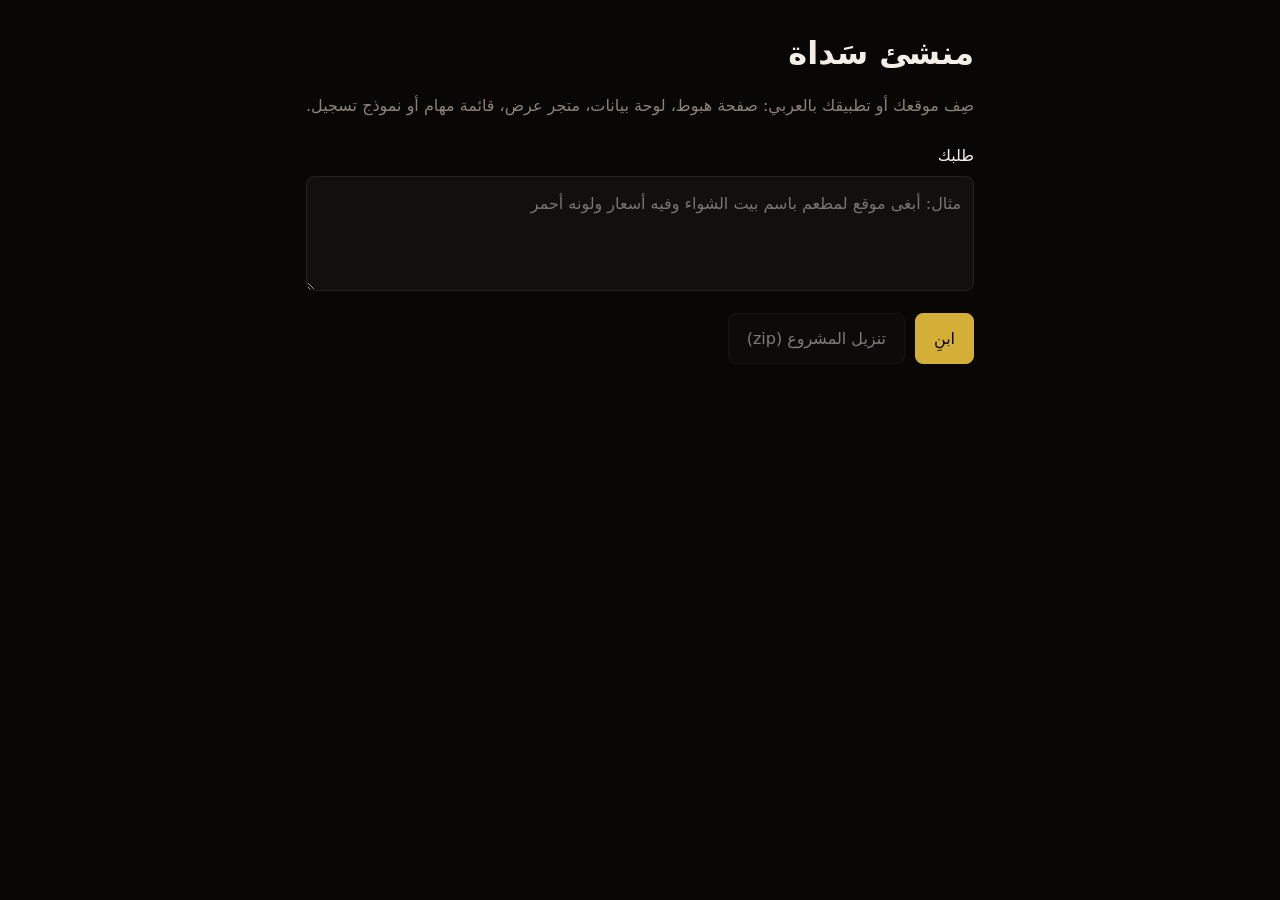
==== ui/builder.html @ 7a644a2a "Builder stage 2: dashboard, shop and web-app templates, held-out evaluation, API and UI - Templates:" ====
<!doctype html>
<html lang="ar" dir="rtl">
<head>
  <meta charset="utf-8" />
  <meta name="viewport" content="width=device-width, initial-scale=1" />
  <title>منشئ سَداة</title>
  <link rel="icon" href="/ui/logo.svg" type="image/svg+xml" />
  <link rel="stylesheet" href="/ui/style.css" />
  <link rel="stylesheet" href="/ui/builder.css" />
</head>
<body>
  <main class="bld">
    <h1>منشئ سَداة</h1>
    <p class="bld-sub">صِف موقعك أو تطبيقك بالعربي: صفحة هبوط، لوحة بيانات، متجر عرض، قائمة مهام أو نموذج تسجيل.</p>
    <label for="req">طلبك</label>
    <textarea id="req" rows="3" maxlength="1000" placeholder="مثال: أبغى موقع لمطعم باسم بيت الشواء وفيه أسعار ولونه أحمر"></textarea>
    <div class="bld-row">
      <button id="go" type="button">ابنِ</button>
      <button id="zip" type="button" disabled>تنزيل المشروع (zip)</button>
    </div>
    <p id="msg" role="status"></p>
    <iframe id="view" title="معاينة المشروع" sandbox="allow-scripts" hidden></iframe>
  </main>
  <script src="/ui/builder.js"></script>
</body>
</html>
---- ui/style.css ----
/* SADAH · سَداة, the warp of the loom. A quiet luxury system: ivory or night ground, oxblood and gold,
   hairline gold rules, warp threads as the signature band, Reem Kufi for display. One reading column. */
/* Royal Obsidian: one identity, no theme switch. Obsidian void, carbon surfaces on 1px hairlines, champagne gold, a crimson pulse. */
:root {
  --wool: #080706; --surface: #12100E; --sunk: #1a1613; --line: #26211D; --rule: #5a4a1f;
  --ink: #F4EFE6; --ink-2: #8C8275; --ink-3: #8C8275;
  --accent: #D4AF37; --accent-deep: #F3E5AB; --accent-wash: #1c1608; --gold: #D4AF37; --gold-text: #E0C068; --ochre-text: #E0C068; --olive: #a8b77f;
  --btn: #D4AF37; --btn-hover: #F3E5AB; --on-btn: #080706; --danger: #F0A0A8; --focus: #F3E5AB;
  --tag-bg: #12100E; --tag-ink: #F4EFE6; --crimson: #4A0E17;
  --night: #12100E; --night-2: #1a1613; --night-line: #26211D; --night-ink: #F4EFE6; --night-mute: #8C8275; --night-gold: #D4AF37;
  --shadow: 0 22px 48px -26px rgba(0,0,0,.9);
  --warp: repeating-linear-gradient(90deg, var(--gold) 0 1px, transparent 1px 6px);
  --diamond: url("data:image/svg+xml,%3Csvg xmlns='http://www.w3.org/2000/svg' viewBox='0 0 10 10'%3E%3Cpath d='M5 0L10 5L5 10L0 5Z' fill='%23D4AF37'/%3E%3C/svg%3E");
  --f-display: "IBM Plex Sans Arabic", "Segoe UI", Tahoma, system-ui, sans-serif;
  --f-ui: "IBM Plex Sans Arabic", "Segoe UI", Tahoma, system-ui, sans-serif;
  --f-mono: "JetBrains Mono", ui-monospace, Consolas, monospace;
  color-scheme: dark;
}
* { box-sizing: border-box; margin: 0; }
html, body { height: 100%; background: var(--wool); color: var(--ink); }
/* Deep Crimson Pulse: a slow glow behind everything */
body::before { content: ""; position: fixed; inset: 0; z-index: -1; pointer-events: none; animation: pulse 8s ease-in-out infinite;
  background: radial-gradient(70% 50% at 50% -5%, rgba(74,14,23,.65), transparent 72%); }
@keyframes pulse { 50% { opacity: .45; } }
body { font: 400 16px/1.85 var(--f-ui); -webkit-font-smoothing: antialiased; overflow: hidden; display: flex; flex-direction: column; transition: background .3s, color .3s; }
button, select { font: inherit; color: inherit; background: none; border: 0; cursor: pointer; }
:focus-visible { outline: 2px solid var(--focus); outline-offset: 3px; }
svg { width: 20px; height: 20px; flex-shrink: 0; fill: none; stroke: currentColor; stroke-width: 1.6; stroke-linecap: round; stroke-linejoin: round; }
.sr { position: absolute; width: 1px; height: 1px; overflow: hidden; clip-path: inset(50%); }
/* Warp band: the loom beam (a gold rule) with its threads hanging beneath */
.band { height: 9px; flex-shrink: 0; border-top: 2px solid var(--gold); background: var(--warp); opacity: .8; }

/* Top bar */
.topbar { flex-shrink: 0; display: flex; align-items: center; justify-content: space-between; gap: 12px;
  padding: 12px clamp(16px, 4vw, 40px); border-bottom: 1px solid var(--line); background: var(--wool); }
.brand { display: flex; align-items: center; gap: 13px; text-decoration: none; color: var(--ink); min-width: 0; }
.brand .mark { width: 40px; height: 40px; }
.brand .word { display: flex; flex-direction: column; line-height: 1.1; min-width: 0; }
.brand .word b { font: 600 27px/1.05 var(--f-display); color: var(--accent); }
html[lang="en"] .brand .word b { font-size: 25px; letter-spacing: .26em; }
.brand .word small { font-size: 11.5px; font-weight: 500; color: var(--ink-2); white-space: nowrap; margin-top: 2px; }
.top-actions { display: flex; align-items: center; gap: 6px; }
.tb-new { display: inline-flex; align-items: center; gap: 8px; height: 42px; padding: 0 18px; background: var(--btn); color: var(--on-btn);
  font-weight: 600; font-size: 14px; transition: background .2s; }
.tb-new:hover { background: var(--btn-hover); }
.tb-new svg { width: 17px; height: 17px; }
.tb-icon { width: 42px; height: 42px; display: grid; place-items: center; color: var(--ink-2); font-size: 24px; border: 1px solid transparent; transition: .2s; }
.tb-icon:hover { border-color: var(--line); color: var(--ink); background: var(--surface); }
.tb-icon.lang { font: 600 15px var(--f-ui); }

/* Drawer */
.drawer { position: fixed; z-index: 40; inset-block: 0; inset-inline-end: 0; width: min(350px, 90vw); background: var(--wool);
  border-inline-start: 1px solid var(--rule); padding: max(18px, env(safe-area-inset-top)) 18px max(16px, env(safe-area-inset-bottom));
  display: flex; flex-direction: column; gap: 8px; transform: translateX(-105%); transition: transform .35s cubic-bezier(.2,.8,.2,1); }
html[dir="ltr"] .drawer { transform: translateX(105%); }
body.drawer-open .drawer { transform: none; }
.drawer-head { display: flex; align-items: center; justify-content: space-between; padding-bottom: 8px; font: 600 24px var(--f-display); color: var(--accent);
  border-bottom: 1px solid var(--line); margin-bottom: 4px; }
.drawer-row { display: flex; align-items: center; gap: 12px; min-height: 48px; padding: 0 14px; font-size: 14.5px; font-weight: 500; text-align: start;
  border: 1px solid var(--line); background: var(--surface); transition: border-color .2s; }
.drawer-row:hover { border-color: var(--rule); }
.drawer-row.primary { background: var(--btn); color: var(--on-btn); border-color: var(--btn); }
.history { flex: 1; overflow-y: auto; margin-top: 8px; }
.hist-group { font-size: 12px; font-weight: 600; color: var(--gold-text); padding: 14px 4px 4px; }
.hist-empty { font-size: 14px; color: var(--ink-2); padding: 18px 4px; line-height: 1.8; }
.hist-row { display: flex; align-items: center; gap: 10px; min-height: 46px; padding: 0 8px; cursor: pointer; font-size: 14.5px; color: var(--ink-2); border-bottom: 1px solid var(--line); }
.hist-row span { flex: 1; overflow: hidden; white-space: nowrap; text-overflow: ellipsis; }
.hist-row svg { width: 16px; height: 16px; }
.hist-row:hover, .hist-row.on { color: var(--ink); background: var(--surface); }
.hist-row.on { font-weight: 600; } .hist-row.on svg { color: var(--gold); }
.hist-del { width: 34px; height: 34px; font-size: 20px; color: var(--ink-3); opacity: 0; }
.hist-row:hover .hist-del, .hist-del:focus-visible { opacity: 1; } .hist-del:hover { color: var(--danger); }
.drawer-foot { font-size: 12px; color: var(--ink-2); padding-top: 12px; border-top: 1px solid var(--line); line-height: 1.7; }
.scrim { display: none; }
body.drawer-open .scrim { display: block; position: fixed; inset: 0; z-index: 30; background: rgba(15,12,10,.5); backdrop-filter: blur(2px); }

/* Composer: an ivory card on a hairline, at home and in the dock */
main { flex: 1; overflow-y: auto; overflow-x: hidden; padding: 0 clamp(16px, 4vw, 40px) 48px; }
.composer { display: flex; align-items: flex-end; gap: 8px; padding: 8px; background: var(--surface); border: 1px solid var(--rule); box-shadow: var(--shadow); transition: border-color .2s, box-shadow .2s; }
.composer:focus-within { border-color: var(--gold); box-shadow: var(--shadow), 0 0 0 3px rgba(201,164,92,.22); }
.composer textarea { flex: 1; min-width: 0; resize: none; border: 0; outline: none; background: transparent; color: var(--ink);
  font: 400 17px/1.7 var(--f-ui); padding: 9px 12px; max-height: 200px; }
.composer textarea::placeholder { color: var(--ink-3); }
.send { width: 46px; height: 46px; display: grid; place-items: center; background: var(--btn); color: var(--on-btn); transition: .2s; }
.send svg { width: 20px; height: 20px; stroke-width: 2; }
.send:not(:disabled):hover { background: var(--btn-hover); }
.send:disabled { background: var(--sunk); color: var(--ink-3); cursor: default; }
.dock { display: none; flex-shrink: 0; padding: 10px clamp(16px, 4vw, 40px) max(14px, env(safe-area-inset-bottom)); border-top: 1px solid var(--line); }
.dock .composer { max-width: 760px; margin: 0 auto; }
.hint { text-align: center; font-size: 12px; color: var(--ink-2); margin-top: 8px; }
body.chatting .dock { display: block; } body.chatting .home { display: none; }

/* Waking screen: night and gold in both themes */
.wake { position: fixed; inset: 0; z-index: 80; display: none; flex-direction: column; align-items: center; justify-content: center; gap: 8px; background: #080706; text-align: center; padding: 24px; }
.wake.on { display: flex; }
.wake::before, .wake::after { content: ""; position: absolute; inset-inline: 0; height: 9px; background: repeating-linear-gradient(90deg, #c9a45c 0 1px, transparent 1px 6px); opacity: .7; }
.wake::before { top: 0; border-top: 2px solid #c9a45c; } .wake::after { bottom: 0; border-bottom: 2px solid #c9a45c; }
.wake-mark { width: 88px; height: 88px; margin-bottom: 16px; outline: 1px solid rgba(201,164,92,.45); outline-offset: 8px; animation: breathe 2.6s ease-in-out infinite; }
.wake b { font: 600 30px var(--f-display); color: #d8b873; } .wake span { color: #c7b9a6; font-size: 14.5px; max-width: 320px; }
@keyframes breathe { 50% { outline-offset: 14px; outline-color: rgba(201,164,92,.15); } }
@keyframes rise { from { opacity: 0; transform: translateY(8px); } }
::-webkit-scrollbar { width: 10px; } ::-webkit-scrollbar-thumb { background: var(--line); }
@media (max-width: 640px) { .tb-new span, .brand .word small { display: none; } .tb-new { width: 42px; padding: 0; justify-content: center; } .top-actions { gap: 2px; } }
@media (prefers-reduced-motion: reduce) { *, *::before, *::after { animation: none !important; transition: none !important; } }
---- ui/builder.css ----
.bld { max-width: 860px; margin: 0 auto; padding: 24px 16px 48px; display: block; height: auto; }
.bld h1 { font-family: var(--f-display); margin-bottom: 8px; }
.bld-sub { color: var(--ink-2); margin-bottom: 20px; }
.bld label { display: block; margin-bottom: 6px; }
.bld textarea { width: 100%; padding: 12px; background: var(--surface); color: var(--ink);
  border: 1px solid var(--line); border-radius: 8px; font: inherit; resize: vertical; }
.bld textarea:focus-visible, .bld button:focus-visible { outline: 2px solid var(--focus); outline-offset: 2px; }
.bld-row { display: flex; gap: 10px; margin: 12px 0; flex-wrap: wrap; }
.bld button { padding: 10px 18px; border-radius: 8px; border: 1px solid var(--line); background: var(--surface);
  color: var(--ink); font: inherit; cursor: pointer; }
.bld #go { background: var(--btn); color: var(--on-btn); border-color: var(--btn); }
.bld button:disabled { opacity: .5; cursor: default; }
#msg { min-height: 1.5em; margin: 8px 0 16px; }
#msg.err { color: var(--danger); }
#view { width: 100%; height: 640px; border: 1px solid var(--line); border-radius: 8px; background: #fff; }
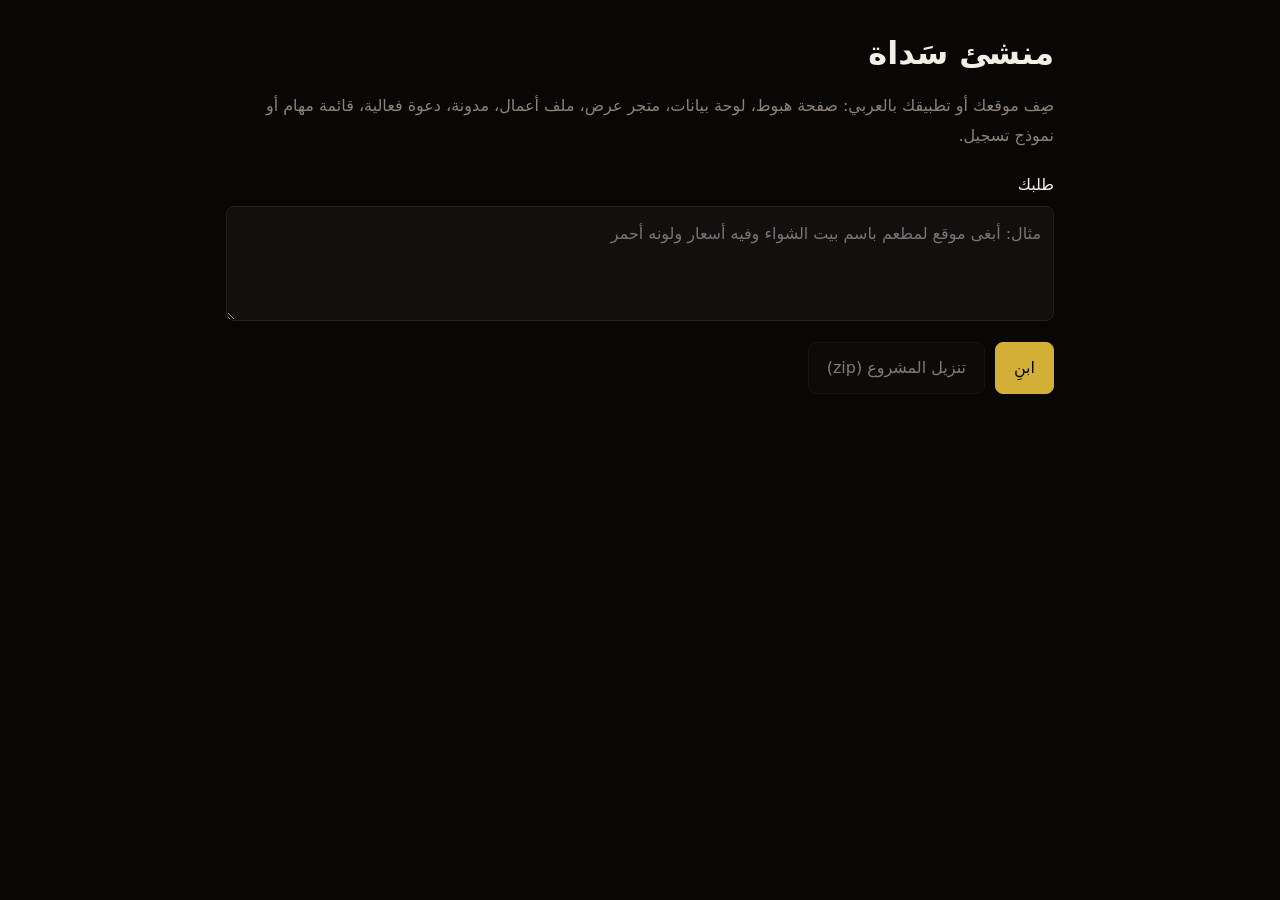
==== commit 97a47a44: "Builder stage 3: portfolio, blog and event templates - Three fixed-layout page kinds (builder/pages." ====
--- a/ui/builder.html
+++ b/ui/builder.html
@@ -11,7 +11,7 @@
 <body>
   <main class="bld">
     <h1>منشئ سَداة</h1>
-    <p class="bld-sub">صِف موقعك أو تطبيقك بالعربي: صفحة هبوط، لوحة بيانات، متجر عرض، قائمة مهام أو نموذج تسجيل.</p>
+    <p class="bld-sub">صِف موقعك أو تطبيقك بالعربي: صفحة هبوط، لوحة بيانات، متجر عرض، ملف أعمال، مدونة، دعوة فعالية، قائمة مهام أو نموذج تسجيل.</p>
     <label for="req">طلبك</label>
     <textarea id="req" rows="3" maxlength="1000" placeholder="مثال: أبغى موقع لمطعم باسم بيت الشواء وفيه أسعار ولونه أحمر"></textarea>
     <div class="bld-row">
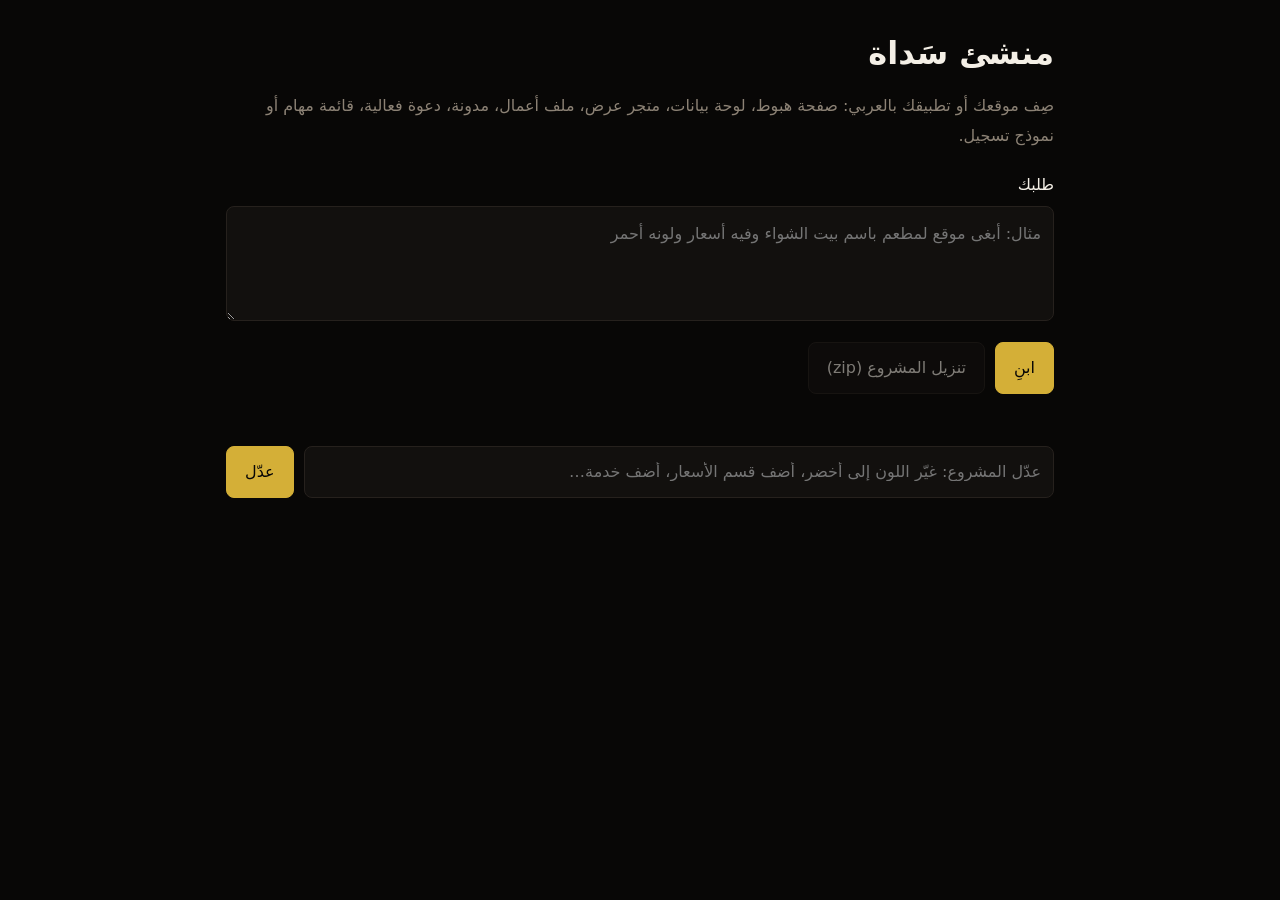
==== commit ea223086: "Builder: edit a built project (stateless spec edits), held-out rounds v11-v13, E1-E3 Co-Authored-By:" ====
--- a/ui/builder.html
+++ b/ui/builder.html
@@ -19,6 +19,10 @@
       <button id="zip" type="button" disabled>تنزيل المشروع (zip)</button>
     </div>
     <p id="msg" role="status"></p>
+    <div id="editbox" class="bld-row" hidden>
+      <input id="ins" type="text" maxlength="300" aria-label="تعديل" placeholder="عدّل المشروع: غيّر اللون إلى أخضر، أضف قسم الأسعار، أضف خدمة…" />
+      <button id="edit" type="button">عدّل</button>
+    </div>
     <iframe id="view" title="معاينة المشروع" sandbox="allow-scripts" hidden></iframe>
   </main>
   <script src="/ui/builder.js"></script>
--- a/ui/builder.css
+++ b/ui/builder.css
@@ -4,11 +4,13 @@
 .bld label { display: block; margin-bottom: 6px; }
 .bld textarea { width: 100%; padding: 12px; background: var(--surface); color: var(--ink);
   border: 1px solid var(--line); border-radius: 8px; font: inherit; resize: vertical; }
-.bld textarea:focus-visible, .bld button:focus-visible { outline: 2px solid var(--focus); outline-offset: 2px; }
+.bld input { flex: 1; min-width: 200px; padding: 10px 12px; background: var(--surface); color: var(--ink);
+  border: 1px solid var(--line); border-radius: 8px; font: inherit; }
+.bld input:focus-visible, .bld textarea:focus-visible, .bld button:focus-visible { outline: 2px solid var(--focus); outline-offset: 2px; }
 .bld-row { display: flex; gap: 10px; margin: 12px 0; flex-wrap: wrap; }
 .bld button { padding: 10px 18px; border-radius: 8px; border: 1px solid var(--line); background: var(--surface);
   color: var(--ink); font: inherit; cursor: pointer; }
-.bld #go { background: var(--btn); color: var(--on-btn); border-color: var(--btn); }
+.bld #go, .bld #edit { background: var(--btn); color: var(--on-btn); border-color: var(--btn); }
 .bld button:disabled { opacity: .5; cursor: default; }
 #msg { min-height: 1.5em; margin: 8px 0 16px; }
 #msg.err { color: var(--danger); }
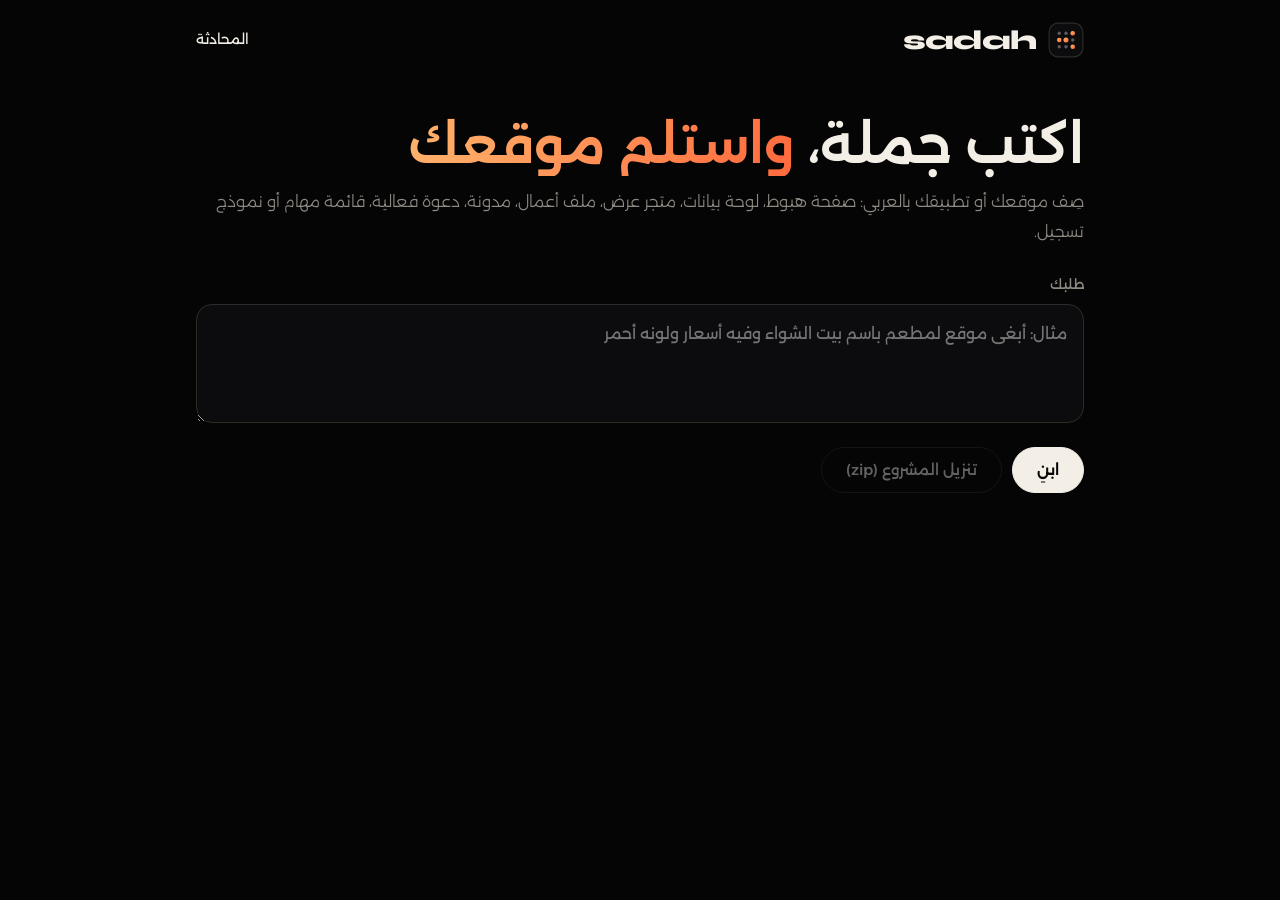
==== commit 9266d5e3: "Rebrand: sadah identity (void black, ivory, ember), particle hero, restyled chat and builder Home no" ====
--- a/ui/builder.html
+++ b/ui/builder.html
@@ -3,14 +3,19 @@
 <head>
   <meta charset="utf-8" />
   <meta name="viewport" content="width=device-width, initial-scale=1" />
-  <title>منشئ سَداة</title>
+  <meta name="theme-color" content="#050506" />
+  <title>sadah · منشئ المواقع</title>
   <link rel="icon" href="/ui/logo.svg" type="image/svg+xml" />
+  <link rel="preconnect" href="https://fonts.googleapis.com" />
+  <link rel="preconnect" href="https://fonts.gstatic.com" crossorigin />
+  <link href="https://fonts.googleapis.com/css2?family=Alexandria:wght@200;300;400;500;600;700&family=Syne:wght@800&display=swap" rel="stylesheet" />
   <link rel="stylesheet" href="/ui/style.css" />
   <link rel="stylesheet" href="/ui/builder.css" />
 </head>
 <body>
   <main class="bld">
-    <h1>منشئ سَداة</h1>
+    <header class="bld-top"><a href="/" aria-label="sadah"><img src="/ui/logo.svg" alt="" /><span class="word">sadah</span></a><a class="bld-back" href="/">المحادثة</a></header>
+    <h1>اكتب جملة، <em>واستلم موقعك</em></h1>
     <p class="bld-sub">صِف موقعك أو تطبيقك بالعربي: صفحة هبوط، لوحة بيانات، متجر عرض، ملف أعمال، مدونة، دعوة فعالية، قائمة مهام أو نموذج تسجيل.</p>
     <label for="req">طلبك</label>
     <textarea id="req" rows="3" maxlength="1000" placeholder="مثال: أبغى موقع لمطعم باسم بيت الشواء وفيه أسعار ولونه أحمر"></textarea>
--- a/ui/style.css
+++ b/ui/style.css
@@ -1,46 +1,37 @@
-/* SADAH · سَداة, the warp of the loom. A quiet luxury system: ivory or night ground, oxblood and gold,
-   hairline gold rules, warp threads as the signature band, Reem Kufi for display. One reading column. */
-/* Royal Obsidian: one identity, no theme switch. Obsidian void, carbon surfaces on 1px hairlines, champagne gold, a crimson pulse. */
+/* sadah: void black, ivory ink, one ember accent. Alexandria for Arabic, Syne for the wordmark. Motion is part of the identity (hero.js). */
 :root {
-  --wool: #080706; --surface: #12100E; --sunk: #1a1613; --line: #26211D; --rule: #5a4a1f;
-  --ink: #F4EFE6; --ink-2: #8C8275; --ink-3: #8C8275;
-  --accent: #D4AF37; --accent-deep: #F3E5AB; --accent-wash: #1c1608; --gold: #D4AF37; --gold-text: #E0C068; --ochre-text: #E0C068; --olive: #a8b77f;
-  --btn: #D4AF37; --btn-hover: #F3E5AB; --on-btn: #080706; --danger: #F0A0A8; --focus: #F3E5AB;
-  --tag-bg: #12100E; --tag-ink: #F4EFE6; --crimson: #4A0E17;
-  --night: #12100E; --night-2: #1a1613; --night-line: #26211D; --night-ink: #F4EFE6; --night-mute: #8C8275; --night-gold: #D4AF37;
-  --shadow: 0 22px 48px -26px rgba(0,0,0,.9);
-  --warp: repeating-linear-gradient(90deg, var(--gold) 0 1px, transparent 1px 6px);
-  --diamond: url("data:image/svg+xml,%3Csvg xmlns='http://www.w3.org/2000/svg' viewBox='0 0 10 10'%3E%3Cpath d='M5 0L10 5L5 10L0 5Z' fill='%23D4AF37'/%3E%3C/svg%3E");
-  --f-display: "IBM Plex Sans Arabic", "Segoe UI", Tahoma, system-ui, sans-serif;
-  --f-ui: "IBM Plex Sans Arabic", "Segoe UI", Tahoma, system-ui, sans-serif;
+  --wool: #050506; --surface: #0C0C0E; --sunk: #131316; --line: #1E1D1B; --rule: #2E2C29;
+  --ink: #F3EEE6; --ink-2: #8F8A82; --ink-3: #8F8A82;
+  --accent: #FFB36B; --accent-deep: #FFD2A8; --accent-wash: #1A120A; --gold: #FFB36B; --gold-text: #FFB36B; --ochre-text: #FFB36B; --olive: #A8B77F;
+  --ember: #FF6A3D;
+  --btn: #F3EEE6; --btn-hover: #FFFFFF; --on-btn: #050506; --danger: #FF9A8A; --focus: #FFB36B;
+  --tag-bg: #0C0C0E; --tag-ink: #F3EEE6; --crimson: #2A1209;
+  --night: #0C0C0E; --night-2: #131316; --night-line: #1E1D1B; --night-ink: #F3EEE6; --night-mute: #8F8A82; --night-gold: #FFB36B;
+  --shadow: 0 30px 70px -40px rgba(0,0,0,.95);
+  --f-display: "Alexandria", "Segoe UI", Tahoma, system-ui, sans-serif;
+  --f-ui: "Alexandria", "Segoe UI", Tahoma, system-ui, sans-serif;
+  --f-word: "Syne", "Alexandria", system-ui, sans-serif;
   --f-mono: "JetBrains Mono", ui-monospace, Consolas, monospace;
   color-scheme: dark;
 }
 * { box-sizing: border-box; margin: 0; }
 html, body { height: 100%; background: var(--wool); color: var(--ink); }
-/* Deep Crimson Pulse: a slow glow behind everything */
-body::before { content: ""; position: fixed; inset: 0; z-index: -1; pointer-events: none; animation: pulse 8s ease-in-out infinite;
-  background: radial-gradient(70% 50% at 50% -5%, rgba(74,14,23,.65), transparent 72%); }
-@keyframes pulse { 50% { opacity: .45; } }
 body { font: 400 16px/1.85 var(--f-ui); -webkit-font-smoothing: antialiased; overflow: hidden; display: flex; flex-direction: column; transition: background .3s, color .3s; }
 button, select { font: inherit; color: inherit; background: none; border: 0; cursor: pointer; }
 :focus-visible { outline: 2px solid var(--focus); outline-offset: 3px; }
 svg { width: 20px; height: 20px; flex-shrink: 0; fill: none; stroke: currentColor; stroke-width: 1.6; stroke-linecap: round; stroke-linejoin: round; }
 .sr { position: absolute; width: 1px; height: 1px; overflow: hidden; clip-path: inset(50%); }
-/* Warp band: the loom beam (a gold rule) with its threads hanging beneath */
-.band { height: 9px; flex-shrink: 0; border-top: 2px solid var(--gold); background: var(--warp); opacity: .8; }
 
 /* Top bar */
 .topbar { flex-shrink: 0; display: flex; align-items: center; justify-content: space-between; gap: 12px;
   padding: 12px clamp(16px, 4vw, 40px); border-bottom: 1px solid var(--line); background: var(--wool); }
 .brand { display: flex; align-items: center; gap: 13px; text-decoration: none; color: var(--ink); min-width: 0; }
-.brand .mark { width: 40px; height: 40px; }
+.brand .mark { width: 38px; height: 38px; }
 .brand .word { display: flex; flex-direction: column; line-height: 1.1; min-width: 0; }
-.brand .word b { font: 600 27px/1.05 var(--f-display); color: var(--accent); }
-html[lang="en"] .brand .word b { font-size: 25px; letter-spacing: .26em; }
+.brand .word b { font: 800 28px/1.05 var(--f-word); letter-spacing: -.04em; direction: ltr; color: var(--ink); }
 .brand .word small { font-size: 11.5px; font-weight: 500; color: var(--ink-2); white-space: nowrap; margin-top: 2px; }
 .top-actions { display: flex; align-items: center; gap: 6px; }
-.tb-new { display: inline-flex; align-items: center; gap: 8px; height: 42px; padding: 0 18px; background: var(--btn); color: var(--on-btn);
+.tb-new { display: inline-flex; align-items: center; gap: 8px; height: 42px; padding: 0 18px; border-radius: 99px; background: var(--btn); color: var(--on-btn);
   font-weight: 600; font-size: 14px; transition: background .2s; }
 .tb-new:hover { background: var(--btn-hover); }
 .tb-new svg { width: 17px; height: 17px; }
@@ -77,7 +68,7 @@
 /* Composer: an ivory card on a hairline, at home and in the dock */
 main { flex: 1; overflow-y: auto; overflow-x: hidden; padding: 0 clamp(16px, 4vw, 40px) 48px; }
 .composer { display: flex; align-items: flex-end; gap: 8px; padding: 8px; background: var(--surface); border: 1px solid var(--rule); box-shadow: var(--shadow); transition: border-color .2s, box-shadow .2s; }
-.composer:focus-within { border-color: var(--gold); box-shadow: var(--shadow), 0 0 0 3px rgba(201,164,92,.22); }
+.composer:focus-within { border-color: var(--gold); box-shadow: var(--shadow), 0 0 0 3px rgba(255,179,107,.22); }
 .composer textarea { flex: 1; min-width: 0; resize: none; border: 0; outline: none; background: transparent; color: var(--ink);
   font: 400 17px/1.7 var(--f-ui); padding: 9px 12px; max-height: 200px; }
 .composer textarea::placeholder { color: var(--ink-3); }
@@ -91,14 +82,27 @@
 body.chatting .dock { display: block; } body.chatting .home { display: none; }
 
 /* Waking screen: night and gold in both themes */
-.wake { position: fixed; inset: 0; z-index: 80; display: none; flex-direction: column; align-items: center; justify-content: center; gap: 8px; background: #080706; text-align: center; padding: 24px; }
+.wake { position: fixed; inset: 0; z-index: 80; display: none; flex-direction: column; align-items: center; justify-content: center; gap: 8px; background: #050506; text-align: center; padding: 24px; }
 .wake.on { display: flex; }
-.wake::before, .wake::after { content: ""; position: absolute; inset-inline: 0; height: 9px; background: repeating-linear-gradient(90deg, #c9a45c 0 1px, transparent 1px 6px); opacity: .7; }
-.wake::before { top: 0; border-top: 2px solid #c9a45c; } .wake::after { bottom: 0; border-bottom: 2px solid #c9a45c; }
-.wake-mark { width: 88px; height: 88px; margin-bottom: 16px; outline: 1px solid rgba(201,164,92,.45); outline-offset: 8px; animation: breathe 2.6s ease-in-out infinite; }
-.wake b { font: 600 30px var(--f-display); color: #d8b873; } .wake span { color: #c7b9a6; font-size: 14.5px; max-width: 320px; }
-@keyframes breathe { 50% { outline-offset: 14px; outline-color: rgba(201,164,92,.15); } }
+.wake-mark { width: 88px; height: 88px; margin-bottom: 16px; border-radius: 22px; outline: 1px solid rgba(255,179,107,.35); outline-offset: 8px; animation: breathe 2.6s ease-in-out infinite; }
+.wake b { font: 800 34px var(--f-word); letter-spacing: -.03em; direction: ltr; color: #FFB36B; } .wake span { color: #A8A39A; font-size: 14.5px; max-width: 320px; }
+@keyframes breathe { 50% { outline-offset: 14px; outline-color: rgba(255,179,107,.15); } }
 @keyframes rise { from { opacity: 0; transform: translateY(8px); } }
 ::-webkit-scrollbar { width: 10px; } ::-webkit-scrollbar-thumb { background: var(--line); }
 @media (max-width: 640px) { .tb-new span, .brand .word small { display: none; } .tb-new { width: 42px; padding: 0; justify-content: center; } .top-actions { gap: 2px; } }
 @media (prefers-reduced-motion: reduce) { *, *::before, *::after { animation: none !important; transition: none !important; } }
+
+/* Shape language: soft radii, hairlines, no ornaments */
+.composer { border-radius: 20px; background: var(--surface); }
+.composer:focus-within { box-shadow: var(--shadow), 0 0 0 3px rgba(255,179,107,.18); }
+.send { border-radius: 14px; }
+.pill { border-radius: 99px; } .pill.on { background: var(--ink); color: var(--on-btn); }
+.drawer-row, .src, .badge { border-radius: 12px; } .badge { border-radius: 99px; }
+.drawer { border-radius: 0; background: var(--surface); }
+.board-row { border: 1px solid var(--line); outline: 0; border-radius: 22px; padding: 6px; background: var(--surface); }
+.board-row::before { display: none; }
+.cell { border-radius: 16px; }
+.code { border-radius: 14px; border-color: var(--line); }
+.example:hover { padding-inline-start: 8px; }
+.hist-row, .mini { border-radius: 10px; }
+.tb-icon { border-radius: 12px; }
--- a/ui/builder.css
+++ b/ui/builder.css
@@ -1,17 +1,26 @@
-.bld { max-width: 860px; margin: 0 auto; padding: 24px 16px 48px; display: block; height: auto; }
-.bld h1 { font-family: var(--f-display); margin-bottom: 8px; }
-.bld-sub { color: var(--ink-2); margin-bottom: 20px; }
-.bld label { display: block; margin-bottom: 6px; }
-.bld textarea { width: 100%; padding: 12px; background: var(--surface); color: var(--ink);
-  border: 1px solid var(--line); border-radius: 8px; font: inherit; resize: vertical; }
-.bld input { flex: 1; min-width: 200px; padding: 10px 12px; background: var(--surface); color: var(--ink);
-  border: 1px solid var(--line); border-radius: 8px; font: inherit; }
+/* Builder page: same identity as the chat (void black, ivory ink, ember accent). */
+.bld { max-width: 920px; margin: 0 auto; padding: 22px 16px 56px; display: block; height: auto; overflow-y: auto; }
+.bld-top { display: flex; align-items: center; justify-content: space-between; margin-bottom: clamp(24px, 6vh, 56px); }
+.bld-top a { display: inline-flex; align-items: center; gap: 12px; text-decoration: none; color: var(--ink); }
+.bld-top img { width: 36px; height: 36px; }
+.bld-top .word { font: 800 27px/1 var(--f-word); letter-spacing: -.04em; direction: ltr; }
+.bld-back { font-size: 14px; color: var(--ink-2); }
+.bld h1 { font: 600 clamp(30px, 5.4vw, 52px)/1.25 var(--f-display); margin-bottom: 10px; text-wrap: balance; }
+.bld h1 em { font-style: normal; background: linear-gradient(100deg, #FFB36B, #FF6A3D); -webkit-background-clip: text; background-clip: text; color: transparent; }
+.bld-sub { color: var(--ink-2); margin-bottom: 26px; font-weight: 300; }
+.bld label { display: block; margin-bottom: 8px; font-size: 13px; font-weight: 500; color: var(--ink-2); }
+.bld textarea, .bld input { width: 100%; padding: 14px 16px; background: var(--surface); color: var(--ink);
+  border: 1px solid var(--rule); border-radius: 16px; font: inherit; resize: vertical; transition: border-color .2s, box-shadow .2s; }
+.bld input { flex: 1; min-width: 200px; width: auto; }
+.bld textarea:focus, .bld input:focus { outline: 0; border-color: var(--accent); box-shadow: 0 0 0 3px rgba(255,179,107,.18); }
 .bld input:focus-visible, .bld textarea:focus-visible, .bld button:focus-visible { outline: 2px solid var(--focus); outline-offset: 2px; }
-.bld-row { display: flex; gap: 10px; margin: 12px 0; flex-wrap: wrap; }
-.bld button { padding: 10px 18px; border-radius: 8px; border: 1px solid var(--line); background: var(--surface);
-  color: var(--ink); font: inherit; cursor: pointer; }
-.bld #go, .bld #edit { background: var(--btn); color: var(--on-btn); border-color: var(--btn); }
-.bld button:disabled { opacity: .5; cursor: default; }
-#msg { min-height: 1.5em; margin: 8px 0 16px; }
+.bld-row { display: flex; gap: 10px; margin: 14px 0; flex-wrap: wrap; }
+.bld button { height: 46px; padding: 0 24px; border-radius: 99px; border: 1px solid var(--rule); background: transparent; color: var(--ink); font: 500 15px var(--f-ui); cursor: pointer; transition: .2s; }
+.bld button:not(:disabled):hover { border-color: var(--accent); }
+.bld #go, .bld #edit { background: var(--btn); color: var(--on-btn); border-color: var(--btn); font-weight: 600; }
+.bld #go:hover, .bld #edit:hover { box-shadow: 0 12px 40px -14px rgba(255,106,61,.7); }
+.bld button:disabled { opacity: .4; cursor: default; }
+#msg { min-height: 1.5em; margin: 8px 0 16px; color: var(--ink-2); }
 #msg.err { color: var(--danger); }
-#view { width: 100%; height: 640px; border: 1px solid var(--line); border-radius: 8px; background: #fff; }
+#view { width: 100%; height: 680px; border: 1px solid var(--rule); border-radius: 18px; background: #fff; box-shadow: var(--shadow); }
+[hidden] { display: none !important; }
